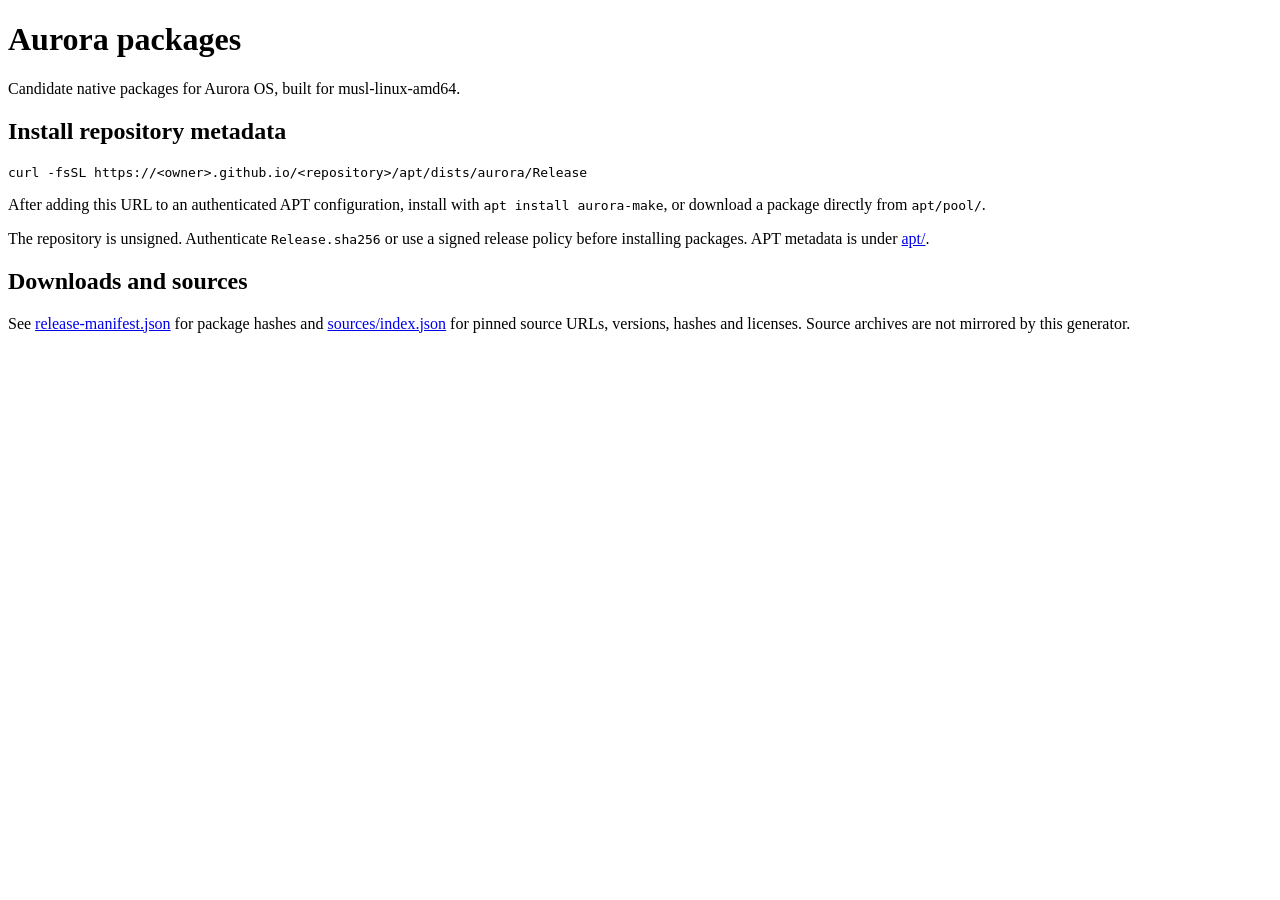
==== index.html @ b810437d "Publish Aurora Make package distribution" ====
<!doctype html>
<meta charset="utf-8"><title>Aurora packages</title>
<h1>Aurora packages</h1>
<p>Candidate native packages for Aurora OS, built for musl-linux-amd64.</p>
<h2>Install repository metadata</h2>
<pre>curl -fsSL https://&lt;owner&gt;.github.io/&lt;repository&gt;/apt/dists/aurora/Release</pre>
<p>After adding this URL to an authenticated APT configuration, install with
<code>apt install aurora-make</code>, or download a package directly from
<code>apt/pool/</code>.</p>
<p>The repository is unsigned. Authenticate <code>Release.sha256</code> or use a signed
release policy before installing packages. APT metadata is under <a href="apt/">apt/</a>.</p>
<h2>Downloads and sources</h2>
<p>See <a href="release-manifest.json">release-manifest.json</a> for package hashes and
<a href="sources/index.json">sources/index.json</a> for pinned source URLs, versions,
hashes and licenses. Source archives are not mirrored by this generator.</p>
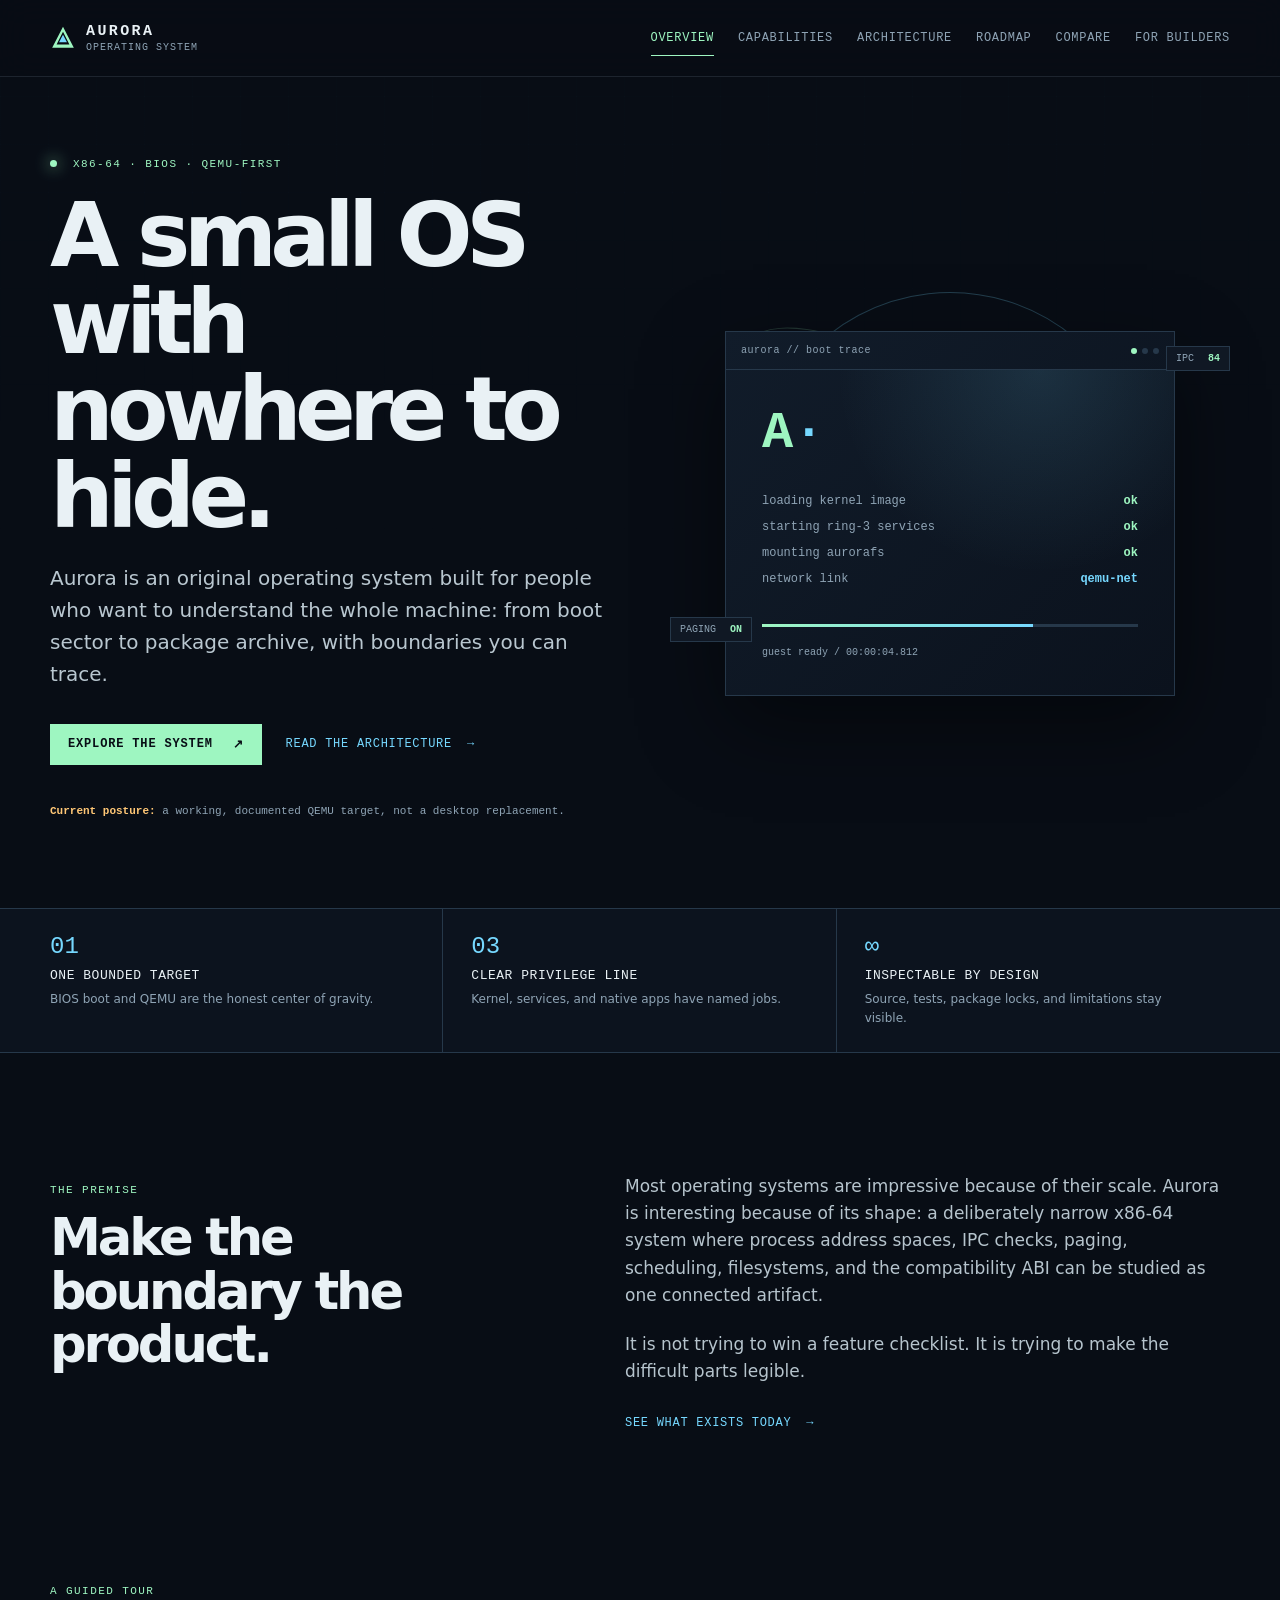
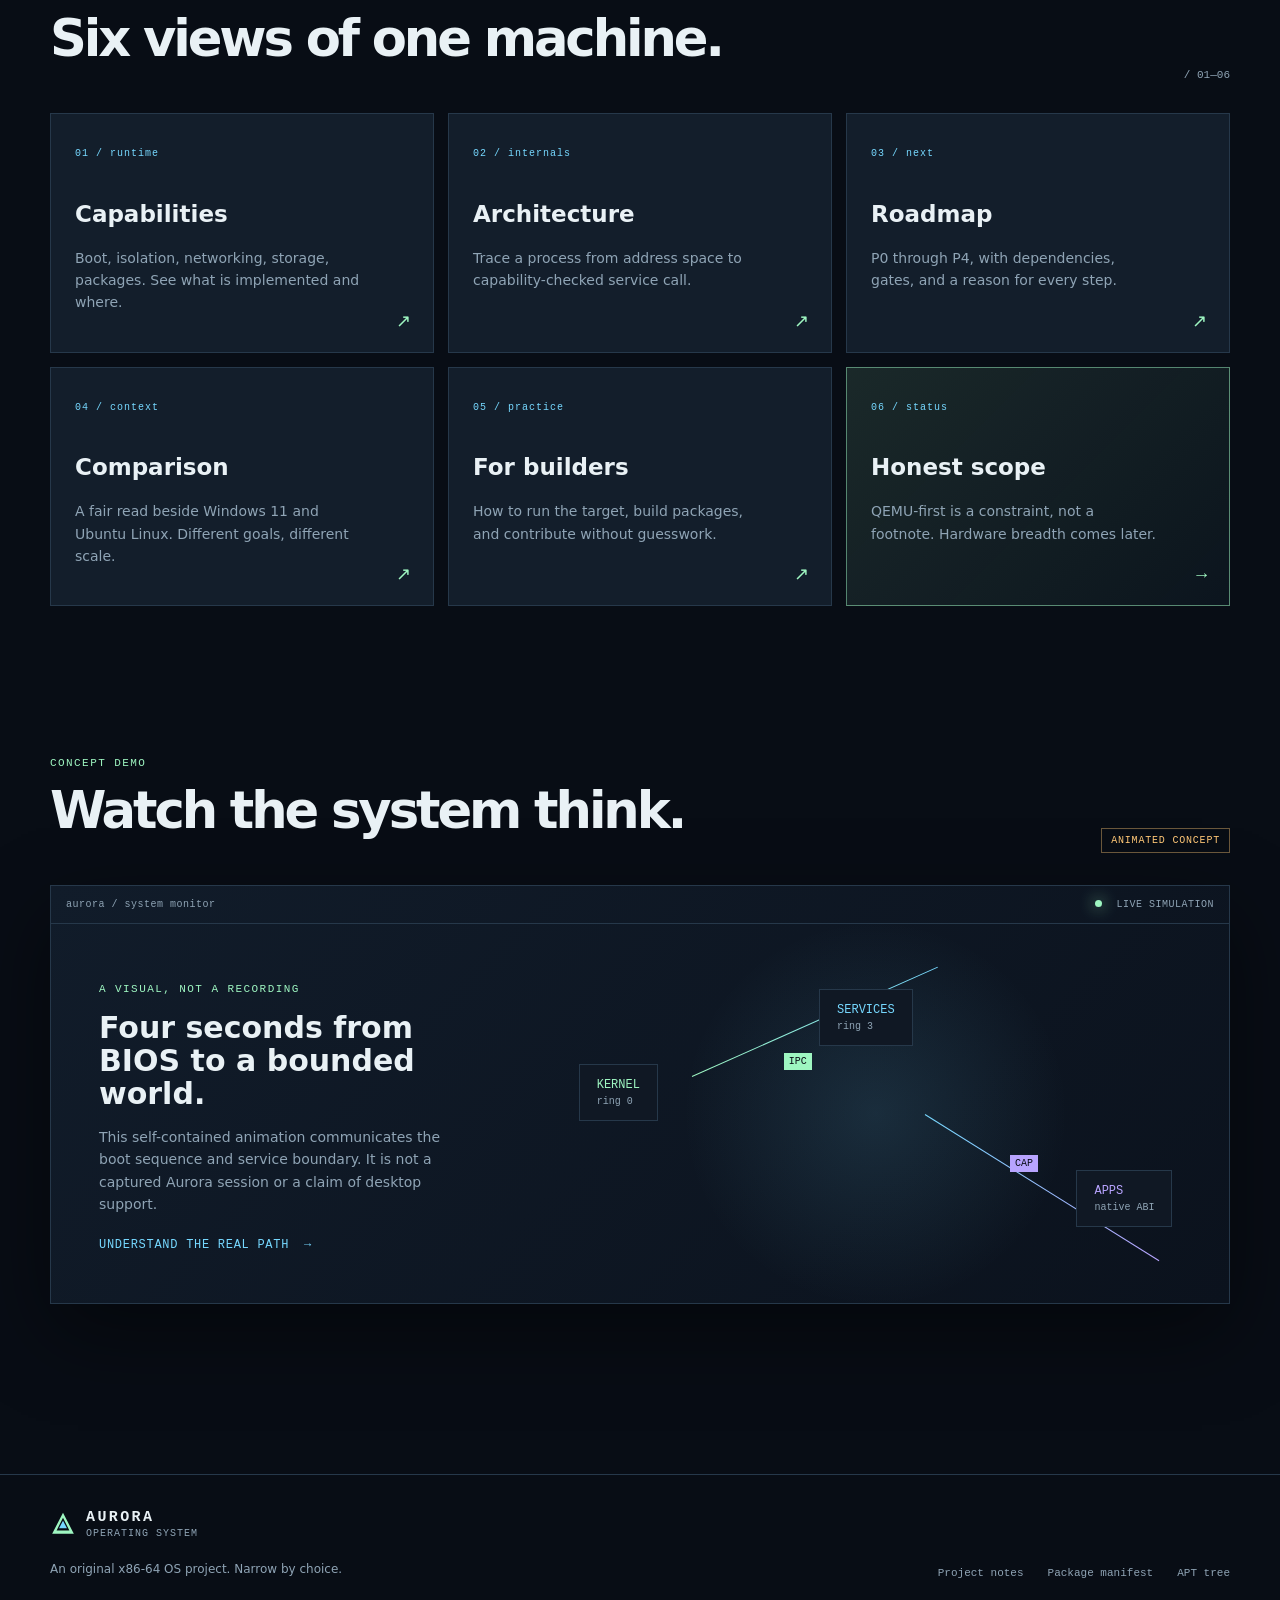
==== commit 9c14d181: "feat: add Aurora operating system static site" ====
--- a/index.html
+++ b/index.html
@@ -1,15 +1,29 @@
 <!doctype html>
-<meta charset="utf-8"><title>Aurora packages</title>
-<h1>Aurora packages</h1>
-<p>Candidate native packages for Aurora OS, built for musl-linux-amd64.</p>
-<h2>Install repository metadata</h2>
-<pre>curl -fsSL https://&lt;owner&gt;.github.io/&lt;repository&gt;/apt/dists/aurora/Release</pre>
-<p>After adding this URL to an authenticated APT configuration, install with
-<code>apt install aurora-make</code>, or download a package directly from
-<code>apt/pool/</code>.</p>
-<p>The repository is unsigned. Authenticate <code>Release.sha256</code> or use a signed
-release policy before installing packages. APT metadata is under <a href="apt/">apt/</a>.</p>
-<h2>Downloads and sources</h2>
-<p>See <a href="release-manifest.json">release-manifest.json</a> for package hashes and
-<a href="sources/index.json">sources/index.json</a> for pinned source URLs, versions,
-hashes and licenses. Source archives are not mirrored by this generator.</p>
+<html lang="en">
+<head>
+  <meta charset="utf-8">
+  <meta name="viewport" content="width=device-width, initial-scale=1">
+  <meta name="description" content="Aurora is a small, inspectable x86-64 operating system for deterministic systems work.">
+  <meta name="theme-color" content="#0b1019">
+  <title>Aurora OS | Systems you can inspect</title>
+  <link rel="icon" href="assets/mark.svg" type="image/svg+xml">
+  <link rel="stylesheet" href="assets/styles.css">
+  <script defer src="assets/site.js"></script>
+</head>
+<body data-page="home">
+  <a class="skip-link" href="#main">Skip to content</a>
+  <header class="site-header"><div class="shell header-inner">
+    <a class="brand" href="index.html" aria-label="Aurora home"><img src="assets/mark.svg" alt=""><span>AURORA<small>OPERATING SYSTEM</small></span></a>
+    <button class="menu-toggle" aria-expanded="false" aria-controls="site-nav">Menu</button>
+    <nav id="site-nav" class="site-nav" aria-label="Primary"><a data-nav="home" href="index.html">Overview</a><a data-nav="capabilities" href="capabilities.html">Capabilities</a><a data-nav="architecture" href="architecture.html">Architecture</a><a data-nav="roadmap" href="roadmap.html">Roadmap</a><a data-nav="comparison" href="comparison.html">Compare</a><a data-nav="builders" href="builders.html">For builders</a></nav>
+  </div></header>
+  <main id="main">
+    <section class="hero shell"><div class="hero-copy"><p class="eyebrow"><span class="status-dot"></span> x86-64 · BIOS · QEMU-first</p><h1>A small OS with nowhere to hide.</h1><p class="lede">Aurora is an original operating system built for people who want to understand the whole machine: from boot sector to package archive, with boundaries you can trace.</p><div class="button-row"><a class="button button-primary" href="capabilities.html">Explore the system <span>↗</span></a><a class="text-link" href="architecture.html">Read the architecture <span>→</span></a></div><p class="hero-note"><strong>Current posture:</strong> a working, documented QEMU target, not a desktop replacement.</p></div><div class="hero-visual" aria-label="Animated concept view of an Aurora system booting"><div class="scanline"></div><div class="boot-window"><div class="window-bar"><span class="window-title">aurora // boot trace</span><span class="window-lights"><i></i><i></i><i></i></span></div><div class="boot-body"><div class="boot-logo">A<span>·</span></div><p>loading kernel image <b>ok</b></p><p>starting ring-3 services <b>ok</b></p><p>mounting aurorafs <b>ok</b></p><p>network link <b class="muted">qemu-net</b></p><div class="boot-progress"><span></span></div><small>guest ready / 00:00:04.812</small></div></div><div class="orbit orbit-one"></div><div class="orbit orbit-two"></div><div class="signal signal-a">IPC <b>84</b></div><div class="signal signal-b">PAGING <b>ON</b></div></div></section>
+    <section class="proof-strip"><div class="shell proof-grid"><div><span class="metric">01</span><strong>One bounded target</strong><small>BIOS boot and QEMU are the honest center of gravity.</small></div><div><span class="metric">03</span><strong>Clear privilege line</strong><small>Kernel, services, and native apps have named jobs.</small></div><div><span class="metric">∞</span><strong>Inspectable by design</strong><small>Source, tests, package locks, and limitations stay visible.</small></div></div></section>
+    <section class="shell section split-section"><div><p class="eyebrow">The premise</p><h2>Make the boundary the product.</h2></div><div class="section-copy"><p>Most operating systems are impressive because of their scale. Aurora is interesting because of its shape: a deliberately narrow x86-64 system where process address spaces, IPC checks, paging, scheduling, filesystems, and the compatibility ABI can be studied as one connected artifact.</p><p>It is not trying to win a feature checklist. It is trying to make the difficult parts legible.</p><a class="text-link" href="capabilities.html">See what exists today <span>→</span></a></div></section>
+    <section class="shell section"><div class="section-heading"><div><p class="eyebrow">A guided tour</p><h2>Six views of one machine.</h2></div><span class="section-index">/ 01—06</span></div><div class="card-grid six-grid"><a class="feature-card" href="capabilities.html"><span class="card-kicker">01 / runtime</span><h3>Capabilities</h3><p>Boot, isolation, networking, storage, packages. See what is implemented and where.</p><span class="card-arrow">↗</span></a><a class="feature-card" href="architecture.html"><span class="card-kicker">02 / internals</span><h3>Architecture</h3><p>Trace a process from address space to capability-checked service call.</p><span class="card-arrow">↗</span></a><a class="feature-card" href="roadmap.html"><span class="card-kicker">03 / next</span><h3>Roadmap</h3><p>P0 through P4, with dependencies, gates, and a reason for every step.</p><span class="card-arrow">↗</span></a><a class="feature-card" href="comparison.html"><span class="card-kicker">04 / context</span><h3>Comparison</h3><p>A fair read beside Windows 11 and Ubuntu Linux. Different goals, different scale.</p><span class="card-arrow">↗</span></a><a class="feature-card" href="builders.html"><span class="card-kicker">05 / practice</span><h3>For builders</h3><p>How to run the target, build packages, and contribute without guesswork.</p><span class="card-arrow">↗</span></a><div class="feature-card feature-card-accent"><span class="card-kicker">06 / status</span><h3>Honest scope</h3><p>QEMU-first is a constraint, not a footnote. Hardware breadth comes later.</p><span class="card-arrow">→</span></div></div></section>
+    <section class="shell section demo-section"><div class="section-heading"><div><p class="eyebrow">Concept demo</p><h2>Watch the system think.</h2></div><span class="pill pill-concept">ANIMATED CONCEPT</span></div><div class="demo-frame"><div class="demo-chrome"><span>aurora / system monitor</span><span class="live"><i></i> LIVE SIMULATION</span></div><div class="demo-content"><div class="demo-copy"><p class="eyebrow">A visual, not a recording</p><h3>Four seconds from BIOS to a bounded world.</h3><p>This self-contained animation communicates the boot sequence and service boundary. It is not a captured Aurora session or a claim of desktop support.</p><a class="text-link" href="architecture.html">Understand the real path <span>→</span></a></div><div class="pulse-map"><div class="pulse-node node-kernel">KERNEL<span>ring 0</span></div><div class="pulse-node node-services">SERVICES<span>ring 3</span></div><div class="pulse-node node-apps">APPS<span>native ABI</span></div><div class="pulse-line line-one"></div><div class="pulse-line line-two"></div><div class="pulse-packet packet-one">IPC</div><div class="pulse-packet packet-two">CAP</div></div></div></div></section>
+  </main>
+  <footer class="site-footer"><div class="shell footer-inner"><div><a class="brand" href="index.html"><img src="assets/mark.svg" alt=""><span>AURORA<small>OPERATING SYSTEM</small></span></a><p class="footer-note">An original x86-64 OS project. Narrow by choice.</p></div><div class="footer-links"><a href="README.md">Project notes</a><a href="release-manifest.json">Package manifest</a><a href="apt/">APT tree</a></div></div></footer>
+</body>
+</html>
--- a/assets/styles.css
+++ b/assets/styles.css
@@ -0,0 +1 @@
+:root{--ink:#080d15;--graphite:#101824;--panel:#131e2b;--panel-2:#172535;--line:#26384a;--text:#e9f1f5;--muted:#8fa4b5;--green:#9ef6c1;--cyan:#76d8ff;--violet:#b8a4ff;--amber:#ffc776;--danger:#ff9b9b;--mono:"SFMono-Regular",Consolas,"Liberation Mono",monospace;--sans:Inter,ui-sans-serif,system-ui,-apple-system,BlinkMacSystemFont,"Segoe UI",sans-serif}*{box-sizing:border-box}html{scroll-behavior:smooth}body{margin:0;background:var(--ink);color:var(--text);font-family:var(--sans);line-height:1.6}body:before{content:"";position:fixed;inset:0;pointer-events:none;opacity:.3;background-image:linear-gradient(rgba(118,216,255,.04) 1px,transparent 1px),linear-gradient(90deg,rgba(118,216,255,.04) 1px,transparent 1px);background-size:48px 48px;mask-image:linear-gradient(to bottom,#000,transparent 72%);z-index:-1}a{color:inherit;text-decoration:none}.shell{width:min(1180px,calc(100% - 48px));margin:auto}.skip-link{position:absolute;left:-999px;top:12px;background:var(--green);color:var(--ink);padding:8px 12px;z-index:10}.skip-link:focus{left:12px}.site-header{border-bottom:1px solid rgba(143,164,181,.16);background:rgba(8,13,21,.88);backdrop-filter:blur(16px);position:sticky;top:0;z-index:5}.header-inner{min-height:76px;display:flex;align-items:center;justify-content:space-between;gap:30px}.brand{display:inline-flex;align-items:center;gap:10px;font:700 15px var(--mono);letter-spacing:.16em}.brand img{width:26px;height:26px}.brand small{display:block;color:var(--muted);font:10px var(--mono);letter-spacing:.1em;margin-top:2px}.site-nav{display:flex;gap:24px;color:var(--muted);font:12px var(--mono);text-transform:uppercase;letter-spacing:.06em}.site-nav a{padding:10px 0;border-bottom:1px solid transparent}.site-nav a:hover,.site-nav a.active{color:var(--green);border-color:var(--green)}.menu-toggle{display:none;background:none;color:var(--text);border:1px solid var(--line);padding:8px 12px;font:12px var(--mono);text-transform:uppercase}.hero{display:grid;grid-template-columns:1fr 1fr;min-height:680px;align-items:center;gap:60px;padding-top:70px;padding-bottom:80px}.eyebrow{color:var(--green);font:11px var(--mono);letter-spacing:.13em;text-transform:uppercase}.status-dot,.live i{display:inline-block;width:7px;height:7px;border-radius:50%;background:var(--green);box-shadow:0 0 16px var(--green);margin-right:8px}.hero h1{font-size:clamp(48px,7vw,92px);line-height:.97;letter-spacing:-.075em;max-width:650px;margin:22px 0}.lede{font-size:20px;color:#b9c7d0;max-width:570px}.button-row{display:flex;align-items:center;gap:24px;margin-top:34px}.button{display:inline-flex;gap:20px;align-items:center;padding:13px 18px;font:12px var(--mono);text-transform:uppercase;letter-spacing:.07em}.button-primary{background:var(--green);color:var(--ink);font-weight:700}.button-primary:hover{background:#d0ffe0;transform:translateY(-2px)}.text-link{color:var(--cyan);font:12px var(--mono);text-transform:uppercase;letter-spacing:.06em}.text-link span{display:inline-block;margin-left:7px}.hero-note{color:var(--muted);font:11px var(--mono);margin-top:40px}.hero-note strong{color:var(--amber)}.hero-visual{min-height:470px;position:relative;display:grid;place-items:center}.boot-window,.demo-frame,.mock-window{border:1px solid var(--line);background:linear-gradient(135deg,#111c2a,#0b121d);box-shadow:0 30px 80px rgba(0,0,0,.45)}.boot-window{width:min(450px,100%);position:relative;z-index:1;animation:float 7s ease-in-out infinite}.window-bar,.demo-chrome{height:38px;padding:0 15px;display:flex;align-items:center;justify-content:space-between;border-bottom:1px solid var(--line);font:10px var(--mono);color:var(--muted);letter-spacing:.05em}.window-lights{display:flex;gap:5px}.window-lights i{width:6px;height:6px;border-radius:50%;background:var(--line)}.window-lights i:first-child{background:var(--green)}.boot-body{padding:38px 36px 32px;background:radial-gradient(circle at 70% 0,rgba(118,216,255,.13),transparent 45%)}.boot-logo{font:700 52px var(--mono);color:var(--green);line-height:1;margin-bottom:34px}.boot-logo span{color:var(--cyan)}.boot-body p{font:12px var(--mono);color:var(--muted);margin:12px 0}.boot-body b{color:var(--green);float:right}.boot-body b.muted{color:var(--cyan)}.boot-progress{height:3px;background:var(--line);margin:38px 0 10px}.boot-progress span{display:block;width:72%;height:100%;background:linear-gradient(90deg,var(--green),var(--cyan));animation:progress 4s ease-in-out infinite alternate}.boot-body small{font:10px var(--mono);color:var(--muted)}.orbit{position:absolute;border:1px solid rgba(118,216,255,.24);border-radius:50%;width:390px;height:390px;transform:rotate(-28deg);animation:spin 18s linear infinite}.orbit-two{width:500px;height:170px;border-color:rgba(158,246,193,.18);transform:rotate(35deg);animation-duration:25s}.signal{position:absolute;padding:6px 9px;border:1px solid var(--line);background:var(--graphite);font:10px var(--mono);color:var(--muted);z-index:2}.signal b{color:var(--green);margin-left:8px}.signal-a{top:20%;right:0}.signal-b{bottom:17%;left:0}.proof-strip{border-top:1px solid var(--line);border-bottom:1px solid var(--line);background:rgba(16,24,36,.64)}.proof-grid{display:grid;grid-template-columns:repeat(3,1fr)}.proof-grid>div{padding:24px 28px;border-right:1px solid var(--line)}.proof-grid>div:first-child{padding-left:0}.proof-grid>div:last-child{border:0}.metric{display:block;color:var(--cyan);font:24px var(--mono);margin-bottom:8px}.proof-grid strong,.proof-grid small{display:block}.proof-grid strong{font:13px var(--mono);text-transform:uppercase;letter-spacing:.04em}.proof-grid small{color:var(--muted);font-size:12px;margin-top:7px}.section{padding-top:120px;padding-bottom:20px}.split-section{display:grid;grid-template-columns:.9fr 1.1fr;gap:80px}.section h2{font-size:clamp(32px,4vw,54px);line-height:1.05;letter-spacing:-.06em;margin:15px 0}.section-copy{color:#b6c4cd;font-size:17px;max-width:600px}.section-copy p{margin-top:0;margin-bottom:22px}.section-heading{display:flex;justify-content:space-between;align-items:end;margin-bottom:32px}.section-index{font:11px var(--mono);color:var(--muted)}.six-grid{grid-template-columns:repeat(3,1fr)}.card-grid{display:grid;gap:14px}.feature-card{min-height:225px;padding:24px;background:var(--panel);border:1px solid var(--line);position:relative;transition:.2s ease}.feature-card:hover{border-color:var(--cyan);transform:translateY(-4px);background:var(--panel-2)}.card-kicker{font:10px var(--mono);color:var(--cyan);letter-spacing:.1em}.feature-card h3{font-size:23px;margin:32px 0 8px}.feature-card p{color:var(--muted);font-size:14px;max-width:290px}.card-arrow{position:absolute;right:22px;bottom:20px;color:var(--green);font:18px var(--mono)}.feature-card-accent{border-color:rgba(158,246,193,.5);background:linear-gradient(135deg,rgba(158,246,193,.12),rgba(118,216,255,.04))}.demo-section{padding-bottom:120px}.pill{font:10px var(--mono);padding:6px 9px;border:1px solid var(--line);color:var(--muted);letter-spacing:.08em}.pill-concept{color:var(--amber);border-color:rgba(255,199,118,.4)}.demo-frame{overflow:hidden}.demo-content{display:grid;grid-template-columns:.8fr 1.2fr;min-height:310px}.demo-copy{padding:48px}.demo-copy h3{font-size:30px;line-height:1.1;margin:16px 0}.demo-copy p:not(.eyebrow){color:var(--muted);font-size:14px}.pulse-map{position:relative;min-height:310px;background:radial-gradient(circle at 50% 50%,rgba(118,216,255,.12),transparent 48%)}.pulse-node{position:absolute;border:1px solid var(--line);padding:13px 17px;background:var(--graphite);font:12px var(--mono);z-index:1}.pulse-node span{display:block;color:var(--muted);font-size:10px;margin-top:4px}.node-kernel{left:8%;top:37%;color:var(--green)}.node-services{left:42%;top:17%;color:var(--cyan)}.node-apps{right:8%;bottom:20%;color:var(--violet)}.pulse-line{position:absolute;height:1px;background:linear-gradient(90deg,var(--green),var(--cyan));transform-origin:left center}.line-one{width:38%;left:24%;top:40%;transform:rotate(-24deg)}.line-two{width:39%;left:57%;top:50%;transform:rotate(32deg);background:linear-gradient(90deg,var(--cyan),var(--violet))}.pulse-packet{position:absolute;font:10px var(--mono);color:var(--ink);background:var(--green);padding:3px 5px;animation:packet 3s linear infinite}.packet-one{top:34%;left:37%}.packet-two{top:61%;left:69%;background:var(--violet);animation-delay:1.2s}.site-footer{margin-top:50px;border-top:1px solid var(--line);padding:34px 0}.footer-inner{display:flex;justify-content:space-between;align-items:end}.footer-note{color:var(--muted);font-size:12px;margin:15px 0 0}.footer-links{display:flex;gap:24px;color:var(--muted);font:11px var(--mono)}.footer-links a:hover{color:var(--green)}@keyframes float{50%{transform:translateY(-9px)}}@keyframes spin{to{transform:rotate(332deg)}}@keyframes progress{to{width:92%}}@keyframes packet{0%,100%{opacity:0;transform:translateX(-12px)}20%,80%{opacity:1}90%{transform:translateX(30px)}}@media(max-width:780px){.shell{width:min(100% - 32px,600px)}.header-inner{min-height:64px}.menu-toggle{display:block}.site-nav{display:none;position:absolute;top:64px;left:0;right:0;padding:14px 16px 20px;background:var(--graphite);border-bottom:1px solid var(--line);flex-direction:column;gap:6px}.site-nav.open{display:flex}.site-nav a{padding:10px 0}.hero{display:block;min-height:0;padding-top:70px}.hero h1{font-size:58px}.hero-visual{min-height:430px;margin-top:42px}.proof-grid{display:block}.proof-grid>div,.proof-grid>div:first-child{border-right:0;border-bottom:1px solid var(--line);padding:20px 0}.split-section,.demo-content{display:block}.section{padding-top:80px}.six-grid{grid-template-columns:1fr}.section-heading{align-items:start;gap:18px;flex-direction:column}.demo-copy{padding:30px}.pulse-map{min-height:270px}.footer-inner{display:block}.footer-links{margin-top:28px;flex-wrap:wrap}.button-row{align-items:start;flex-direction:column;gap:16px}}@media(prefers-reduced-motion:reduce){*,*:before,*:after{animation-duration:.01ms!important;animation-iteration-count:1!important;scroll-behavior:auto!important;transition:none!important}}
